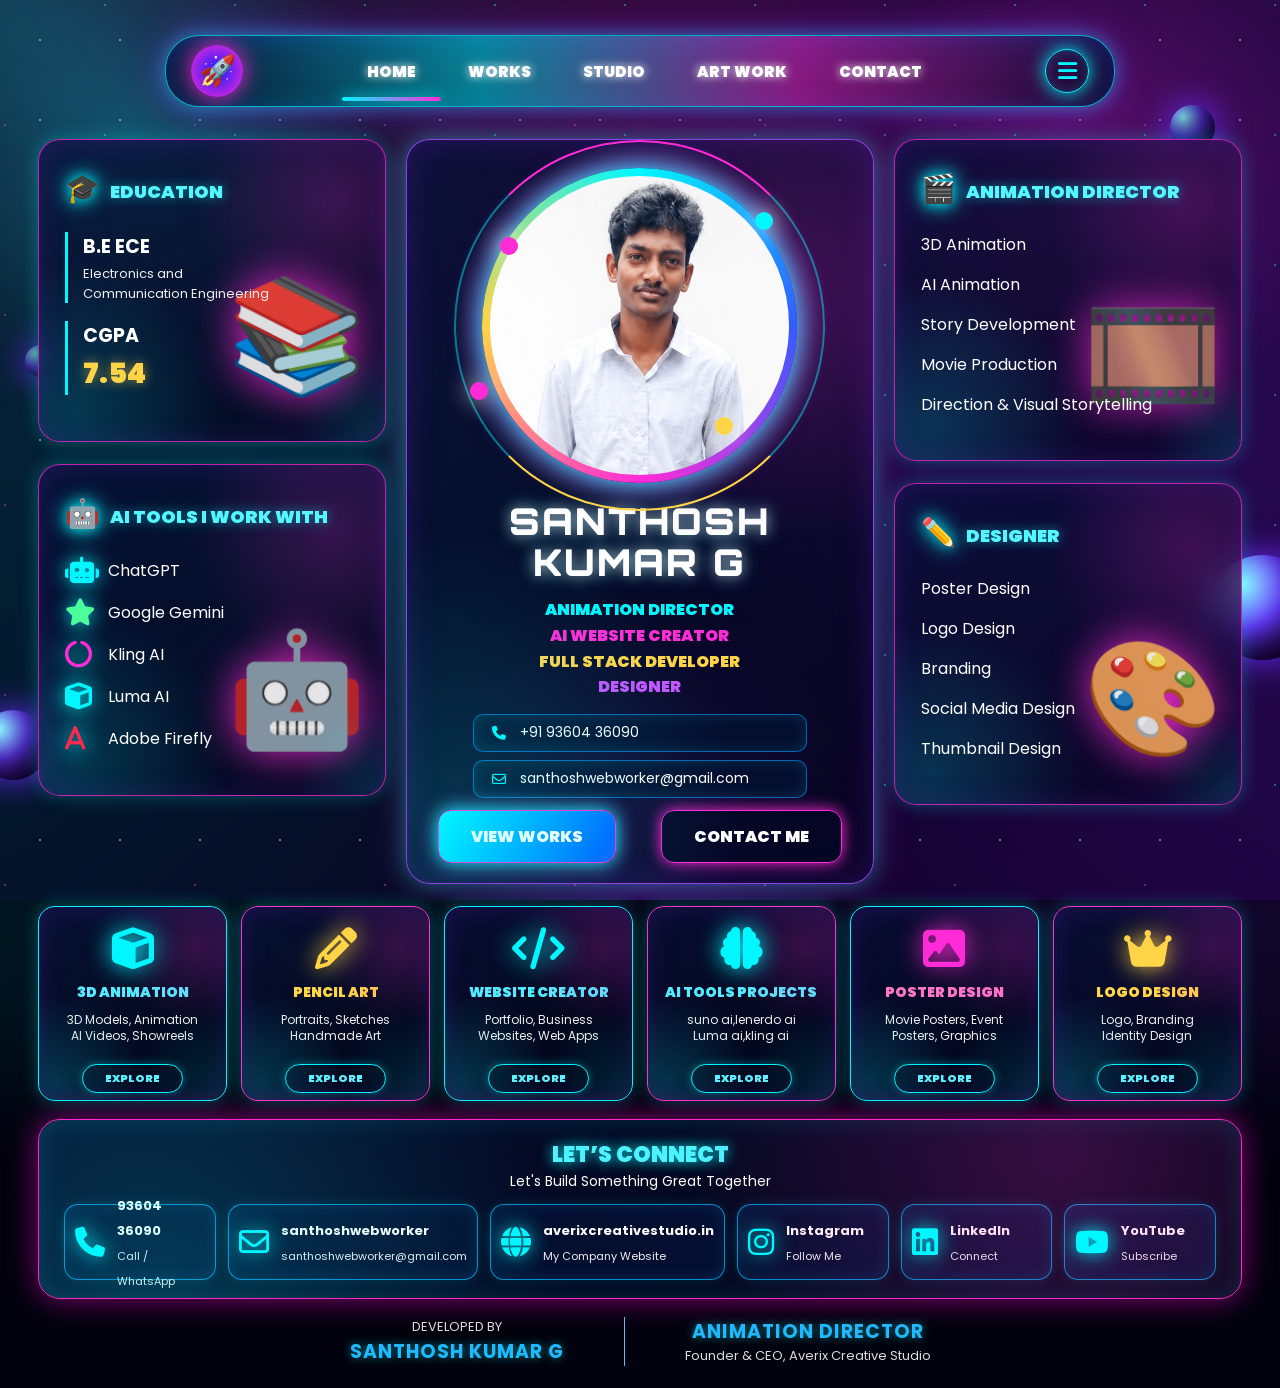
==== index.html @ 7ace6399 "Rename home.html to index.html" ====
<!DOCTYPE html>
<html lang="en">
<head>
<meta charset="UTF-8">
<meta name="viewport" content="width=device-width,initial-scale=1.0">
<title>Santhosh Kumar G | Futuristic Portfolio</title>
<link href="https://fonts.googleapis.com/css2?family=Orbitron:wght@500;700;900&family=Poppins:wght@300;400;500;600;700;800;900&display=swap" rel="stylesheet">
<link rel="stylesheet" href="https://cdnjs.cloudflare.com/ajax/libs/font-awesome/6.5.0/css/all.min.css">
<style>
*{margin:0;padding:0;box-sizing:border-box}
:root{
--cyan:#00f7ff;
--blue:#0066ff;
--pink:#ff2bd6;
--purple:#8a2bff;
--yellow:#ffd447;
--dark:#020414;
--glass:rgba(4,10,38,.72)
}
html{scroll-behavior:smooth}
body{
font-family:Poppins,sans-serif;
color:#fff;
min-height:100vh;
overflow-x:hidden;
background:#01020d;
}
body:before{
content:"";
position:fixed;
inset:0;
z-index:-5;
background:
radial-gradient(circle at 10% 15%,rgba(0,247,255,.28),transparent 18%),
radial-gradient(circle at 85% 20%,rgba(255,43,214,.25),transparent 19%),
radial-gradient(circle at 50% 90%,rgba(138,43,255,.32),transparent 22%),
linear-gradient(135deg,#020414 0%,#050019 45%,#12002a 100%);
}
body:after{
content:"";
position:fixed;
inset:0;
z-index:-4;
background-image:
radial-gradient(#fff 1px,transparent 1px),
radial-gradient(var(--cyan) 1px,transparent 1px),
radial-gradient(var(--pink) 1px,transparent 1px);
background-size:80px 80px,130px 130px,190px 190px;
background-position:0 0,40px 70px,100px 30px;
opacity:.45;
animation:stars 25s linear infinite;
}
@keyframes stars{to{background-position:400px 300px,240px 470px,500px 330px}}
.aurora{
position:fixed;
inset:-20%;
z-index:-3;
background:
conic-gradient(from 180deg at 50% 50%,transparent,#00f7ff22,#ff2bd633,#8a2bff33,transparent);
filter:blur(65px);
animation:aurora 14s ease-in-out infinite alternate;
}
@keyframes aurora{to{transform:rotate(18deg) scale(1.12)}}
.shooting-star{
position:fixed;
width:130px;
height:2px;
background:linear-gradient(90deg,transparent,#fff,var(--cyan));
z-index:-1;
filter:drop-shadow(0 0 8px var(--cyan));
animation:shoot 5s linear infinite;
}
.s1{top:80px;left:-200px;animation-delay:0s}
.s2{top:300px;left:-260px;animation-delay:2s}
.s3{top:570px;left:-300px;animation-delay:3.8s}
@keyframes shoot{
0%{transform:translateX(0) translateY(0) rotate(-20deg);opacity:0}
10%{opacity:1}
100%{transform:translateX(150vw) translateY(520px) rotate(-20deg);opacity:0}
}
.planet{
position:fixed;
border-radius:50%;
z-index:-2;
background:radial-gradient(circle at 30% 28%,#8dffff,#6539ff 42%,#210050 78%);
box-shadow:0 0 35px #6a2bff, inset -18px -18px 30px #0008;
animation:float 7s ease-in-out infinite;
}
.p1{width:70px;height:70px;left:-22px;bottom:120px}
.p2{width:105px;height:105px;right:-35px;bottom:240px;animation-delay:1s}
.p3{width:32px;height:32px;left:25px;top:345px;animation-delay:2s}
.p4{width:45px;height:45px;right:65px;top:105px;animation-delay:3s}
@keyframes float{50%{transform:translateY(-28px) rotate(12deg)}}
.page{
width:min(1220px,94%);
margin:auto;
padding:35px 0 22px;
}
.navbar{
width:min(950px,94%);
height:72px;
margin:0 auto 32px;
border-radius:34px;
display:flex;
align-items:center;
justify-content:space-between;
padding:0 25px;
background:linear-gradient(180deg,rgba(10,18,60,.78),rgba(2,4,22,.75));
border:1px solid rgba(0,247,255,.7);
box-shadow:0 0 18px #00f7ff66,0 0 38px #8a2bff88,inset 0 0 25px #005eff44;
backdrop-filter:blur(18px);
position:relative;
overflow:hidden;
}
.navbar:before{
content:"";
position:absolute;
inset:-2px;
background:linear-gradient(90deg,transparent,var(--cyan),var(--pink),transparent);
opacity:.5;
animation:borderMove 4s linear infinite;
}
.navbar>*{position:relative;z-index:2}
@keyframes borderMove{to{transform:translateX(70%)}}
.logo{
width:52px;height:52px;border-radius:50%;
display:grid;place-items:center;
font-size:30px;
background:radial-gradient(circle,#161cff,#ff2bd6);
box-shadow:0 0 25px var(--pink);
animation:pulse 2.5s infinite;
}
@keyframes pulse{50%{transform:scale(1.08);box-shadow:0 0 32px var(--cyan)}}
.navlinks{display:flex;gap:52px;align-items:center}
.navlinks a{
color:#fff;text-decoration:none;font-weight:900;font-size:15px;
text-shadow:0 0 10px #fff;position:relative;
}
.navlinks a:after{
content:"";position:absolute;left:50%;right:50%;bottom:-18px;height:4px;
background:linear-gradient(90deg,var(--cyan),var(--pink));
border-radius:20px;box-shadow:0 0 15px var(--cyan);transition:.35s;
}
.navlinks a:hover:after,.navlinks a.active:after{left:-25px;right:-25px}
.menu{
width:44px;height:44px;border-radius:50%;
border:1px solid var(--cyan);
display:grid;place-items:center;color:var(--cyan);font-size:22px;
box-shadow:0 0 18px var(--cyan),inset 0 0 12px #00f7ff33;
}
.hero-grid{
display:grid;
grid-template-columns:1fr 1.35fr 1fr;
gap:20px;
align-items:stretch;
}
.left-col,.right-col{display:flex;flex-direction:column;gap:22px}
.card,.profile-card,.service,.connect{
background:linear-gradient(145deg,rgba(8,16,55,.8),rgba(2,5,24,.68));
border:1.5px solid rgba(255,43,214,.75);
box-shadow:0 0 18px rgba(0,247,255,.28),inset 0 0 28px rgba(138,43,255,.18);
backdrop-filter:blur(18px);
position:relative;
overflow:hidden;
}
.card{
border-radius:22px;
padding:28px 26px;
min-height:255px;
transform-style:preserve-3d;
transition:.45s ease;
}
.card:hover,.service:hover{
transform:perspective(1000px) rotateX(4deg) rotateY(-4deg) translateY(-8px);
box-shadow:0 0 30px #00f7ff88,0 0 55px #ff2bd655,inset 0 0 35px #8a2bff44;
}
.card:before,.profile-card:before,.service:before,.connect:before{
content:"";
position:absolute;
inset:0;
background:
radial-gradient(circle at 85% 20%,rgba(255,43,214,.2),transparent 36%),
radial-gradient(circle at 10% 90%,rgba(0,247,255,.18),transparent 36%);
pointer-events:none;
}
.card:after,.service:after{
content:"";
position:absolute;
width:170px;height:170px;border-radius:50%;
background:radial-gradient(circle,var(--cyan),transparent 65%);
opacity:.12;right:-70px;bottom:-70px;filter:blur(4px);
}
.card h2{
font-size:18px;color:#55f7ff;margin-bottom:22px;font-weight:900;
position:relative;z-index:2;text-shadow:0 0 12px #00f7ff88;
}
.card h2 span{margin-right:10px;font-size:28px;filter:drop-shadow(0 0 10px var(--cyan))}
.info-line{
position:relative;z-index:2;margin:18px 0;padding-left:15px;
border-left:3px solid var(--cyan);
}
.info-line h3{font-size:19px;margin-bottom:3px}
.info-line p{font-size:13px;line-height:1.5;color:#eee}
.cgpa{font-size:28px!important;color:var(--yellow)!important;font-weight:900;text-shadow:0 0 12px #ffd44788}
.big-icon{
position:absolute;right:18px;bottom:22px;font-size:112px;opacity:.9;
filter:drop-shadow(0 0 22px var(--pink));
animation:floatIcon 4s ease-in-out infinite;
}
@keyframes floatIcon{50%{transform:translateY(-12px) rotate(6deg)}}
.tool{
display:flex;align-items:center;gap:13px;margin:15px 0;
font-size:16px;position:relative;z-index:2;
}
.tool i{
font-size:27px;width:30px;color:var(--cyan);
filter:drop-shadow(0 0 10px var(--cyan));
}
.green{color:#4dff9b!important}.red{color:#ff294d!important}.pink{color:var(--pink)!important}.yellow{color:var(--yellow)!important}
.profile-card{
border-radius:24px;
padding:28px 30px 20px;
text-align:center;
border-color:rgba(160,75,255,.88);
box-shadow:0 0 25px rgba(0,247,255,.38),0 0 40px rgba(255,43,214,.22),inset 0 0 35px rgba(138,43,255,.22);
}
.photo-wrap{
width:315px;height:315px;margin:0 auto 18px;border-radius:50%;
padding:8px;
background:conic-gradient(var(--cyan),#345bff,var(--pink),var(--yellow),var(--cyan));
box-shadow:0 0 28px var(--cyan),0 0 32px var(--pink);
position:relative;
}
.photo-wrap:before{
content:"";
position:absolute;inset:-28px;border-radius:50%;
border:2px solid rgba(0,247,255,.45);
border-top-color:var(--pink);
border-bottom-color:var(--yellow);
animation:orbit 12s linear infinite;
}
.photo-wrap:after{
content:"";
position:absolute;width:18px;height:18px;border-radius:50%;
background:var(--pink);left:-12px;top:68%;
box-shadow:285px -170px var(--cyan),30px -145px var(--pink),245px 35px var(--yellow);
filter:drop-shadow(0 0 12px currentColor);
animation:orbitDots 9s linear infinite;
}
@keyframes orbit{to{transform:rotate(360deg)}}
@keyframes orbitDots{to{transform:rotate(-360deg)}}
.photo-wrap img{
width:100%;height:100%;border-radius:50%;object-fit:cover;
background:linear-gradient(135deg,#0e1a3d,#111827);
display:block;
}
.name{
font-family:Orbitron,sans-serif;
font-size:37px;line-height:1.1;font-weight:900;letter-spacing:2px;
text-shadow:0 0 14px #ffffff99,0 0 22px #00f7ff55;
}
.roles{
margin:15px 0 14px;font-weight:900;font-size:16px;line-height:1.6;
}
.cyan{color:var(--cyan)}.purple{color:#c653ff}
.contact-mini{
width:82%;margin:8px auto;border:1px solid rgba(0,150,255,.65);
border-radius:10px;height:38px;display:flex;align-items:center;gap:14px;
padding:0 18px;background:rgba(5,18,50,.75);font-size:14px;
box-shadow:inset 0 0 15px #00f7ff22;
}
.contact-mini i{color:var(--cyan)}
.btns{margin-top:12px;display:flex;justify-content:center;gap:45px}
.btn{
text-decoration:none;color:#fff;font-weight:900;padding:13px 32px;border-radius:13px;
border:1px solid var(--pink);
background:linear-gradient(120deg,var(--cyan),var(--blue),var(--pink),var(--yellow));
background-size:300%;
box-shadow:0 0 18px var(--cyan),0 0 24px #ff2bd666;
animation:btnGlow 5s linear infinite;
transition:.3s;
}
.btn:hover{transform:translateY(-4px) scale(1.04)}
.btn.outline{background:rgba(2,8,35,.6);box-shadow:0 0 15px var(--pink)}
@keyframes btnGlow{to{background-position:300%}}
.service-grid{
margin-top:22px;
display:grid;
grid-template-columns:repeat(6,1fr);
gap:14px;
}
.service{
height:195px;border-radius:17px;padding:20px 13px;text-align:center;
border-color:#ff35c8;transition:.45s ease;transform-style:preserve-3d;
}
.service:nth-child(odd){border-color:var(--cyan)}
.service i{
font-size:42px;margin-bottom:13px;color:var(--cyan);
filter:drop-shadow(0 0 12px var(--cyan));
}
.service:nth-child(2) i,.service:nth-child(6) i{color:var(--yellow);filter:drop-shadow(0 0 12px var(--yellow))}
.service:nth-child(5) i{color:var(--pink);filter:drop-shadow(0 0 12px var(--pink))}
.service h3{font-size:14px;color:#55eaff;margin-bottom:9px;font-weight:900}
.service:nth-child(2) h3,.service:nth-child(6) h3{color:var(--yellow)}
.service:nth-child(5) h3{color:#ff77c9}
.service p{font-size:12px;line-height:1.35;color:#eee;min-height:42px}
.service a{
display:inline-block;margin-top:10px;text-decoration:none;color:#62efff;
font-size:11px;font-weight:900;border:1px solid var(--cyan);
padding:5px 22px;border-radius:20px;box-shadow:0 0 10px #00f7ff55;
}
.connect{
margin-top:18px;padding:18px 25px;border-radius:22px;
border-color:#ff28c9;text-align:center;
box-shadow:0 0 30px rgba(255,0,204,.52),inset 0 0 28px rgba(0,247,255,.14);
}
.connect h2{color:#4df2ff;font-size:22px;font-weight:900;text-shadow:0 0 13px var(--cyan)}
.connect p{font-size:14px;margin-bottom:12px}
.contact-row{display:grid;grid-template-columns:repeat(6,1fr);gap:12px}
.contact-box{
border:1px solid rgba(0,185,255,.75);border-radius:14px;height:76px;
display:flex;align-items:center;gap:12px;padding:10px;background:rgba(4,18,55,.75);
text-align:left;box-shadow:inset 0 0 18px rgba(0,174,255,.14),0 0 12px #00f7ff22;
transition:.3s;
}
.contact-box:hover{transform:translateY(-5px);box-shadow:0 0 18px var(--cyan)}
.contact-box i{font-size:30px;color:var(--cyan);filter:drop-shadow(0 0 10px var(--cyan))}
.contact-box strong{font-size:13px}.contact-box span{font-size:11px;color:#eee}
.footer{
display:flex;justify-content:center;gap:60px;align-items:center;
padding:18px 0 0;font-size:13px;text-align:center;color:#ddd;
}
.footer b{display:block;font-size:19px;color:#1ebaff;letter-spacing:1px;text-shadow:0 0 10px #00f7ff88}
.footer div+div{border-left:1px solid #5abfff;padding-left:60px}
.cursor-glow{
position:fixed;width:350px;height:350px;border-radius:50%;
background:radial-gradient(circle,rgba(0,247,255,.13),transparent 65%);
pointer-events:none;z-index:-1;transform:translate(-50%,-50%);
}
@media(max-width:1050px){
.hero-grid{grid-template-columns:1fr}
.service-grid{grid-template-columns:repeat(2,1fr)}
.contact-row{grid-template-columns:repeat(2,1fr)}
.navlinks{gap:20px}
}
@media(max-width:600px){
.page{width:94%;padding-top:20px}
.navbar{height:auto;padding:16px;gap:15px}
.navlinks{display:none}
.photo-wrap{width:245px;height:245px}
.name{font-size:27px}
.btns{gap:12px;flex-wrap:wrap}
.service-grid,.contact-row{grid-template-columns:1fr}
.footer{flex-direction:column;gap:10px}
.footer div+div{border-left:0;padding-left:0}
.card{min-height:auto}
}
</style>
</head>
<body>

<div class="aurora"></div>
<div class="shooting-star s1"></div>
<div class="shooting-star s2"></div>
<div class="shooting-star s3"></div>
<div class="planet p1"></div>
<div class="planet p2"></div>
<div class="planet p3"></div>
<div class="planet p4"></div>
<div class="cursor-glow" id="cursorGlow"></div>

<div class="page">

<nav class="navbar">
<div class="logo">🚀</div>
<div class="navlinks">
<a class="active" href="#">HOME</a>
<a href="work.html">WORKS</a>
<a href="studio.html">STUDIO</a>
<a href="art.html">ART WORK</a>
<a href="contact.html">CONTACT</a>
</div>
<div class="menu"><i class="fa-solid fa-bars"></i></div>
</nav>

<section class="hero-grid">

<div class="left-col">
<div class="card">
<h2><span>🎓</span>EDUCATION</h2>
<div class="info-line">
<h3>B.E ECE</h3>
<p>Electronics and<br>Communication Engineering</p>
</div>
<div class="info-line">
<h3>CGPA</h3>
<p class="cgpa">7.54</p>
</div>
<div class="big-icon">📚</div>
</div>

<div class="card">
<h2><span>🤖</span>AI TOOLS I WORK WITH</h2>
<div class="tool"><i class="fa-solid fa-robot"></i>ChatGPT</div>
<div class="tool"><i class="fa-solid fa-star green"></i>Google Gemini</div>
<div class="tool"><i class="fa-solid fa-circle-notch pink"></i>Kling AI</div>
<div class="tool"><i class="fa-solid fa-cube"></i>Luma AI</div>
<div class="tool"><i class="fa-solid fa-a red"></i>Adobe Firefly</div>
<div class="big-icon">🤖</div>
</div>
</div>

<div class="profile-card">
<div class="photo-wrap">
<img src="assets/profile.jpg" alt="Profile Photo">
</div>
<div class="name">SANTHOSH<br>KUMAR G</div>
<div class="roles">
<div class="cyan">ANIMATION DIRECTOR</div>
<div class="pink">AI WEBSITE CREATOR</div>
<div class="yellow">FULL STACK DEVELOPER</div>
<div class="purple">DESIGNER</div>
</div>
<div class="contact-mini"><i class="fa-solid fa-phone"></i>+91 93604 36090</div>
<div class="contact-mini"><i class="fa-regular fa-envelope"></i>santhoshwebworker@gmail.com</div>
<div class="btns">
<a class="btn" href="work.html">VIEW WORKS</a>
<a class="btn outline" href="contact.html">CONTACT ME</a>
</div>
</div>

<div class="right-col">
<div class="card">
<h2><span>🎬</span>ANIMATION DIRECTOR</h2>
<div class="tool">3D Animation</div>
<div class="tool">AI Animation</div>
<div class="tool">Story Development</div>
<div class="tool">Movie Production</div>
<div class="tool">Direction & Visual Storytelling</div>
<div class="big-icon">🎞️</div>
</div>

<div class="card">
<h2><span>✏️</span>DESIGNER</h2>
<div class="tool">Poster Design</div>
<div class="tool">Logo Design</div>
<div class="tool">Branding</div>
<div class="tool">Social Media Design</div>
<div class="tool">Thumbnail Design</div>
<div class="big-icon">🎨</div>
</div>
</div>

</section>

<section class="service-grid">
<div class="service"><i class="fa-solid fa-cube"></i><h3>3D ANIMATION</h3><p>3D Models, Animation<br>AI Videos, Showreels</p><a href="animation.html">EXPLORE</a></div>
<div class="service"><i class="fa-solid fa-pencil"></i><h3>PENCIL ART</h3><p>Portraits, Sketches<br>Handmade Art</p><a href="art.html">EXPLORE</a></div>
<div class="service"><i class="fa-solid fa-code"></i><h3>WEBSITE CREATOR</h3><p>Portfolio, Business<br>Websites, Web Apps</p><a href="website.html">EXPLORE</a></div>
<div class="service"><i class="fa-solid fa-brain"></i><h3>AI TOOLS PROJECTS</h3><p>suno ai,lenerdo ai<br>Luma ai,kling ai</p><a href="project.html">EXPLORE</a></div>
<div class="service"><i class="fa-solid fa-image"></i><h3>POSTER DESIGN</h3><p>Movie Posters, Event<br>Posters, Graphics</p><a href="design.html">EXPLORE</a></div>
<div class="service"><i class="fa-solid fa-crown"></i><h3>LOGO DESIGN</h3><p>Logo, Branding<br>Identity Design</p><a href="logo.html">EXPLORE</a></div>
</section>

<section class="connect">
<h2>LET’S CONNECT</h2>
<p>Let's Build Something Great Together</p>
<div class="contact-row">
<div class="contact-box"><i class="fa-solid fa-phone"></i><div><strong>93604 36090</strong><br><span>Call / WhatsApp</span></div></div>
<div class="contact-box"><i class="fa-regular fa-envelope"></i><div><strong>santhoshwebworker</strong><br><span>santhoshwebworker@gmail.com</span></div></div>
<div class="contact-box"><i class="fa-solid fa-globe"></i><div><strong>averixcreativestudio.in</strong><br><span>My Company Website</span></div></div>
<div class="contact-box"><i class="fa-brands fa-instagram"></i><div><strong>Instagram</strong><br><span>Follow Me</span></div></div>
<div class="contact-box"><i class="fa-brands fa-linkedin"></i><div><strong>LinkedIn</strong><br><span>Connect</span></div></div>
<div class="contact-box"><i class="fa-brands fa-youtube"></i><div><strong>YouTube</strong><br><span>Subscribe</span></div></div>
</div>
</section>

<footer class="footer">
<div>DEVELOPED BY <b>SANTHOSH KUMAR G</b></div>
<div><b>ANIMATION DIRECTOR</b>Founder & CEO, Averix Creative Studio</div>
</footer>

</div>

<script>
const glow=document.getElementById("cursorGlow");
document.addEventListener("mousemove",e=>{
glow.style.left=e.clientX+"px";
glow.style.top=e.clientY+"px";
});
document.querySelectorAll(".card,.service,.profile-card").forEach(card=>{
card.addEventListener("mousemove",e=>{
const r=card.getBoundingClientRect();
const x=e.clientX-r.left;
const y=e.clientY-r.top;
const rx=((y/r.height)-.5)*8;
const ry=((x/r.width)-.5)*-8;
card.style.transform=`perspective(900px) rotateX(${rx}deg) rotateY(${ry}deg) translateY(-6px)`;
});
card.addEventListener("mouseleave",()=>{
card.style.transform="";
});
});
</script>

</body>
</html>
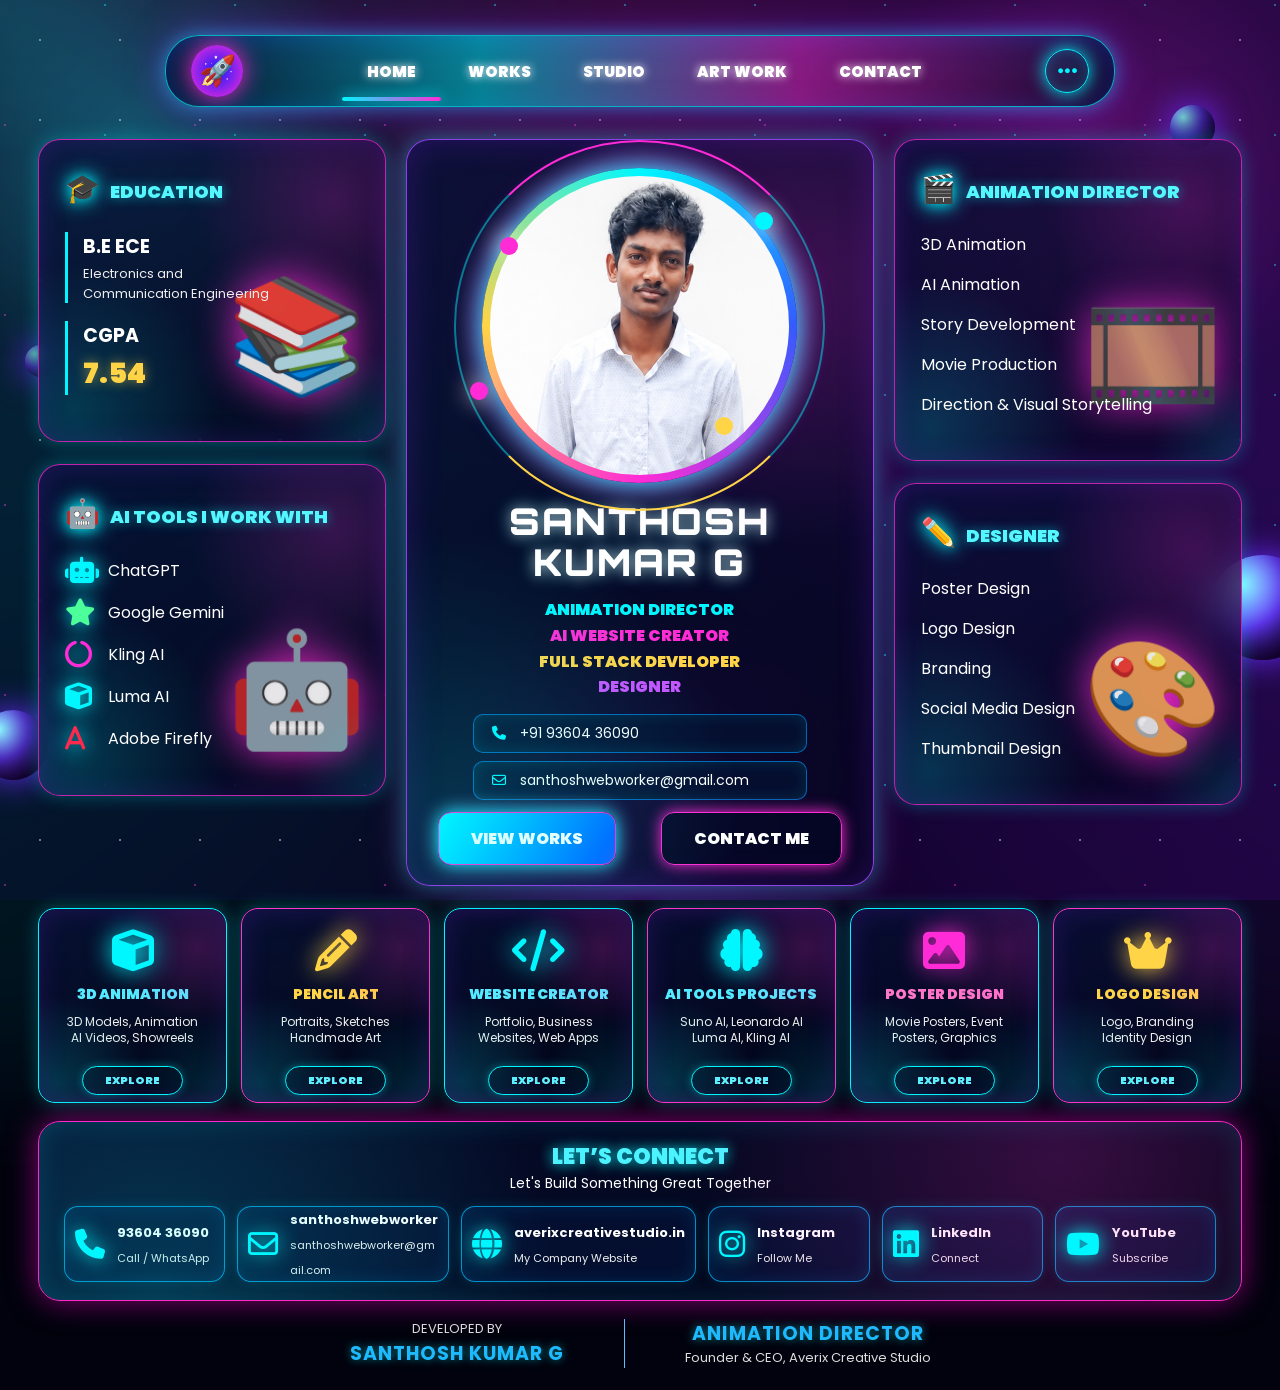
==== commit 98347b6c: "Update index.html" ====
--- a/index.html
+++ b/index.html
@@ -8,463 +8,199 @@
 <link rel="stylesheet" href="https://cdnjs.cloudflare.com/ajax/libs/font-awesome/6.5.0/css/all.min.css">
 <style>
 *{margin:0;padding:0;box-sizing:border-box}
-:root{
---cyan:#00f7ff;
---blue:#0066ff;
---pink:#ff2bd6;
---purple:#8a2bff;
---yellow:#ffd447;
---dark:#020414;
---glass:rgba(4,10,38,.72)
-}
+:root{--cyan:#00f7ff;--blue:#0066ff;--pink:#ff2bd6;--purple:#8a2bff;--yellow:#ffd447}
 html{scroll-behavior:smooth}
-body{
-font-family:Poppins,sans-serif;
-color:#fff;
-min-height:100vh;
-overflow-x:hidden;
-background:#01020d;
-}
-body:before{
-content:"";
-position:fixed;
-inset:0;
-z-index:-5;
-background:
-radial-gradient(circle at 10% 15%,rgba(0,247,255,.28),transparent 18%),
-radial-gradient(circle at 85% 20%,rgba(255,43,214,.25),transparent 19%),
-radial-gradient(circle at 50% 90%,rgba(138,43,255,.32),transparent 22%),
-linear-gradient(135deg,#020414 0%,#050019 45%,#12002a 100%);
-}
-body:after{
-content:"";
-position:fixed;
-inset:0;
-z-index:-4;
-background-image:
-radial-gradient(#fff 1px,transparent 1px),
-radial-gradient(var(--cyan) 1px,transparent 1px),
-radial-gradient(var(--pink) 1px,transparent 1px);
-background-size:80px 80px,130px 130px,190px 190px;
-background-position:0 0,40px 70px,100px 30px;
-opacity:.45;
-animation:stars 25s linear infinite;
-}
+body{font-family:Poppins,sans-serif;color:#fff;min-height:100vh;overflow-x:hidden;background:#01020d}
+body:before{content:"";position:fixed;inset:0;z-index:-5;background:radial-gradient(circle at 10% 15%,rgba(0,247,255,.28),transparent 18%),radial-gradient(circle at 85% 20%,rgba(255,43,214,.25),transparent 19%),radial-gradient(circle at 50% 90%,rgba(138,43,255,.32),transparent 22%),linear-gradient(135deg,#020414 0%,#050019 45%,#12002a 100%)}
+body:after{content:"";position:fixed;inset:0;z-index:-4;background-image:radial-gradient(#fff 1px,transparent 1px),radial-gradient(var(--cyan) 1px,transparent 1px),radial-gradient(var(--pink) 1px,transparent 1px);background-size:80px 80px,130px 130px,190px 190px;background-position:0 0,40px 70px,100px 30px;opacity:.45;animation:stars 25s linear infinite}
 @keyframes stars{to{background-position:400px 300px,240px 470px,500px 330px}}
-.aurora{
-position:fixed;
-inset:-20%;
-z-index:-3;
-background:
-conic-gradient(from 180deg at 50% 50%,transparent,#00f7ff22,#ff2bd633,#8a2bff33,transparent);
-filter:blur(65px);
-animation:aurora 14s ease-in-out infinite alternate;
-}
+.aurora{position:fixed;inset:-20%;z-index:-3;background:conic-gradient(from 180deg at 50% 50%,transparent,#00f7ff22,#ff2bd633,#8a2bff33,transparent);filter:blur(65px);animation:aurora 14s ease-in-out infinite alternate}
 @keyframes aurora{to{transform:rotate(18deg) scale(1.12)}}
-.shooting-star{
-position:fixed;
-width:130px;
-height:2px;
-background:linear-gradient(90deg,transparent,#fff,var(--cyan));
-z-index:-1;
-filter:drop-shadow(0 0 8px var(--cyan));
-animation:shoot 5s linear infinite;
-}
-.s1{top:80px;left:-200px;animation-delay:0s}
-.s2{top:300px;left:-260px;animation-delay:2s}
-.s3{top:570px;left:-300px;animation-delay:3.8s}
-@keyframes shoot{
-0%{transform:translateX(0) translateY(0) rotate(-20deg);opacity:0}
-10%{opacity:1}
-100%{transform:translateX(150vw) translateY(520px) rotate(-20deg);opacity:0}
-}
-.planet{
-position:fixed;
-border-radius:50%;
-z-index:-2;
-background:radial-gradient(circle at 30% 28%,#8dffff,#6539ff 42%,#210050 78%);
-box-shadow:0 0 35px #6a2bff, inset -18px -18px 30px #0008;
-animation:float 7s ease-in-out infinite;
-}
-.p1{width:70px;height:70px;left:-22px;bottom:120px}
-.p2{width:105px;height:105px;right:-35px;bottom:240px;animation-delay:1s}
-.p3{width:32px;height:32px;left:25px;top:345px;animation-delay:2s}
-.p4{width:45px;height:45px;right:65px;top:105px;animation-delay:3s}
+.shooting-star{position:fixed;width:130px;height:2px;background:linear-gradient(90deg,transparent,#fff,var(--cyan));z-index:-1;filter:drop-shadow(0 0 8px var(--cyan));animation:shoot 5s linear infinite}
+.s1{top:80px;left:-200px}.s2{top:300px;left:-260px;animation-delay:2s}.s3{top:570px;left:-300px;animation-delay:3.8s}
+@keyframes shoot{0%{transform:translateX(0) translateY(0) rotate(-20deg);opacity:0}10%{opacity:1}100%{transform:translateX(150vw) translateY(520px) rotate(-20deg);opacity:0}}
+.planet{position:fixed;border-radius:50%;z-index:-2;background:radial-gradient(circle at 30% 28%,#8dffff,#6539ff 42%,#210050 78%);box-shadow:0 0 35px #6a2bff,inset -18px -18px 30px #0008;animation:float 7s ease-in-out infinite}
+.p1{width:70px;height:70px;left:-22px;bottom:120px}.p2{width:105px;height:105px;right:-35px;bottom:240px}.p3{width:32px;height:32px;left:25px;top:345px}.p4{width:45px;height:45px;right:65px;top:105px}
 @keyframes float{50%{transform:translateY(-28px) rotate(12deg)}}
-.page{
-width:min(1220px,94%);
-margin:auto;
-padding:35px 0 22px;
-}
-.navbar{
-width:min(950px,94%);
-height:72px;
-margin:0 auto 32px;
-border-radius:34px;
-display:flex;
-align-items:center;
-justify-content:space-between;
-padding:0 25px;
-background:linear-gradient(180deg,rgba(10,18,60,.78),rgba(2,4,22,.75));
-border:1px solid rgba(0,247,255,.7);
-box-shadow:0 0 18px #00f7ff66,0 0 38px #8a2bff88,inset 0 0 25px #005eff44;
-backdrop-filter:blur(18px);
-position:relative;
-overflow:hidden;
-}
-.navbar:before{
-content:"";
-position:absolute;
-inset:-2px;
-background:linear-gradient(90deg,transparent,var(--cyan),var(--pink),transparent);
-opacity:.5;
-animation:borderMove 4s linear infinite;
-}
+.page{width:min(1220px,94%);margin:auto;padding:35px 0 22px}
+.navbar{width:min(950px,94%);height:72px;margin:0 auto 32px;border-radius:34px;display:flex;align-items:center;justify-content:space-between;padding:0 25px;background:linear-gradient(180deg,rgba(10,18,60,.78),rgba(2,4,22,.75));border:1px solid rgba(0,247,255,.7);box-shadow:0 0 18px #00f7ff66,0 0 38px #8a2bff88,inset 0 0 25px #005eff44;backdrop-filter:blur(18px);position:relative;overflow:hidden;z-index:9999}
+.navbar:before{content:"";position:absolute;inset:-2px;background:linear-gradient(90deg,transparent,var(--cyan),var(--pink),transparent);opacity:.5;animation:borderMove 4s linear infinite}
 .navbar>*{position:relative;z-index:2}
 @keyframes borderMove{to{transform:translateX(70%)}}
-.logo{
-width:52px;height:52px;border-radius:50%;
-display:grid;place-items:center;
-font-size:30px;
-background:radial-gradient(circle,#161cff,#ff2bd6);
-box-shadow:0 0 25px var(--pink);
-animation:pulse 2.5s infinite;
-}
+.logo{width:52px;height:52px;border-radius:50%;display:grid;place-items:center;font-size:30px;background:radial-gradient(circle,#161cff,#ff2bd6);box-shadow:0 0 25px var(--pink);animation:pulse 2.5s infinite}
 @keyframes pulse{50%{transform:scale(1.08);box-shadow:0 0 32px var(--cyan)}}
 .navlinks{display:flex;gap:52px;align-items:center}
-.navlinks a{
-color:#fff;text-decoration:none;font-weight:900;font-size:15px;
-text-shadow:0 0 10px #fff;position:relative;
-}
-.navlinks a:after{
-content:"";position:absolute;left:50%;right:50%;bottom:-18px;height:4px;
-background:linear-gradient(90deg,var(--cyan),var(--pink));
-border-radius:20px;box-shadow:0 0 15px var(--cyan);transition:.35s;
-}
+.navlinks a{color:#fff;text-decoration:none;font-weight:900;font-size:15px;text-shadow:0 0 10px #fff;position:relative}
+.navlinks a:after{content:"";position:absolute;left:50%;right:50%;bottom:-18px;height:4px;background:linear-gradient(90deg,var(--cyan),var(--pink));border-radius:20px;box-shadow:0 0 15px var(--cyan);transition:.35s}
 .navlinks a:hover:after,.navlinks a.active:after{left:-25px;right:-25px}
-.menu{
-width:44px;height:44px;border-radius:50%;
-border:1px solid var(--cyan);
-display:grid;place-items:center;color:var(--cyan);font-size:22px;
-box-shadow:0 0 18px var(--cyan),inset 0 0 12px #00f7ff33;
-}
-.hero-grid{
-display:grid;
-grid-template-columns:1fr 1.35fr 1fr;
-gap:20px;
-align-items:stretch;
-}
+.menu{width:44px;height:44px;border-radius:50%;border:1px solid var(--cyan);display:grid;place-items:center;color:var(--cyan);font-size:22px;box-shadow:0 0 18px var(--cyan),inset 0 0 12px #00f7ff33;background:rgba(0,247,255,.08);cursor:pointer}
+.hero-grid{display:grid;grid-template-columns:1fr 1.35fr 1fr;gap:20px;align-items:stretch}
 .left-col,.right-col{display:flex;flex-direction:column;gap:22px}
-.card,.profile-card,.service,.connect{
-background:linear-gradient(145deg,rgba(8,16,55,.8),rgba(2,5,24,.68));
-border:1.5px solid rgba(255,43,214,.75);
-box-shadow:0 0 18px rgba(0,247,255,.28),inset 0 0 28px rgba(138,43,255,.18);
-backdrop-filter:blur(18px);
-position:relative;
-overflow:hidden;
-}
-.card{
-border-radius:22px;
-padding:28px 26px;
-min-height:255px;
-transform-style:preserve-3d;
-transition:.45s ease;
-}
-.card:hover,.service:hover{
-transform:perspective(1000px) rotateX(4deg) rotateY(-4deg) translateY(-8px);
-box-shadow:0 0 30px #00f7ff88,0 0 55px #ff2bd655,inset 0 0 35px #8a2bff44;
-}
-.card:before,.profile-card:before,.service:before,.connect:before{
-content:"";
-position:absolute;
-inset:0;
-background:
-radial-gradient(circle at 85% 20%,rgba(255,43,214,.2),transparent 36%),
-radial-gradient(circle at 10% 90%,rgba(0,247,255,.18),transparent 36%);
-pointer-events:none;
-}
-.card:after,.service:after{
-content:"";
-position:absolute;
-width:170px;height:170px;border-radius:50%;
-background:radial-gradient(circle,var(--cyan),transparent 65%);
-opacity:.12;right:-70px;bottom:-70px;filter:blur(4px);
-}
-.card h2{
-font-size:18px;color:#55f7ff;margin-bottom:22px;font-weight:900;
-position:relative;z-index:2;text-shadow:0 0 12px #00f7ff88;
-}
+.card,.profile-card,.service,.connect{background:linear-gradient(145deg,rgba(8,16,55,.8),rgba(2,5,24,.68));border:1.5px solid rgba(255,43,214,.75);box-shadow:0 0 18px rgba(0,247,255,.28),inset 0 0 28px rgba(138,43,255,.18);backdrop-filter:blur(18px);position:relative;overflow:hidden}
+.card{border-radius:22px;padding:28px 26px;min-height:255px;transform-style:preserve-3d;transition:.45s ease}
+.card:hover,.service:hover{transform:perspective(1000px) rotateX(4deg) rotateY(-4deg) translateY(-8px);box-shadow:0 0 30px #00f7ff88,0 0 55px #ff2bd655,inset 0 0 35px #8a2bff44}
+.card:before,.profile-card:before,.service:before,.connect:before{content:"";position:absolute;inset:0;background:radial-gradient(circle at 85% 20%,rgba(255,43,214,.2),transparent 36%),radial-gradient(circle at 10% 90%,rgba(0,247,255,.18),transparent 36%);pointer-events:none}
+.card:after,.service:after{content:"";position:absolute;width:170px;height:170px;border-radius:50%;background:radial-gradient(circle,var(--cyan),transparent 65%);opacity:.12;right:-70px;bottom:-70px;filter:blur(4px)}
+.card h2{font-size:18px;color:#55f7ff;margin-bottom:22px;font-weight:900;position:relative;z-index:2;text-shadow:0 0 12px #00f7ff88}
 .card h2 span{margin-right:10px;font-size:28px;filter:drop-shadow(0 0 10px var(--cyan))}
-.info-line{
-position:relative;z-index:2;margin:18px 0;padding-left:15px;
-border-left:3px solid var(--cyan);
-}
+.info-line{position:relative;z-index:2;margin:18px 0;padding-left:15px;border-left:3px solid var(--cyan)}
 .info-line h3{font-size:19px;margin-bottom:3px}
 .info-line p{font-size:13px;line-height:1.5;color:#eee}
 .cgpa{font-size:28px!important;color:var(--yellow)!important;font-weight:900;text-shadow:0 0 12px #ffd44788}
-.big-icon{
-position:absolute;right:18px;bottom:22px;font-size:112px;opacity:.9;
-filter:drop-shadow(0 0 22px var(--pink));
-animation:floatIcon 4s ease-in-out infinite;
-}
+.big-icon{position:absolute;right:18px;bottom:22px;font-size:112px;opacity:.9;filter:drop-shadow(0 0 22px var(--pink));animation:floatIcon 4s ease-in-out infinite}
 @keyframes floatIcon{50%{transform:translateY(-12px) rotate(6deg)}}
-.tool{
-display:flex;align-items:center;gap:13px;margin:15px 0;
-font-size:16px;position:relative;z-index:2;
-}
-.tool i{
-font-size:27px;width:30px;color:var(--cyan);
-filter:drop-shadow(0 0 10px var(--cyan));
-}
-.green{color:#4dff9b!important}.red{color:#ff294d!important}.pink{color:var(--pink)!important}.yellow{color:var(--yellow)!important}
-.profile-card{
-border-radius:24px;
-padding:28px 30px 20px;
-text-align:center;
-border-color:rgba(160,75,255,.88);
-box-shadow:0 0 25px rgba(0,247,255,.38),0 0 40px rgba(255,43,214,.22),inset 0 0 35px rgba(138,43,255,.22);
-}
-.photo-wrap{
-width:315px;height:315px;margin:0 auto 18px;border-radius:50%;
-padding:8px;
-background:conic-gradient(var(--cyan),#345bff,var(--pink),var(--yellow),var(--cyan));
-box-shadow:0 0 28px var(--cyan),0 0 32px var(--pink);
-position:relative;
-}
-.photo-wrap:before{
-content:"";
-position:absolute;inset:-28px;border-radius:50%;
-border:2px solid rgba(0,247,255,.45);
-border-top-color:var(--pink);
-border-bottom-color:var(--yellow);
-animation:orbit 12s linear infinite;
-}
-.photo-wrap:after{
-content:"";
-position:absolute;width:18px;height:18px;border-radius:50%;
-background:var(--pink);left:-12px;top:68%;
-box-shadow:285px -170px var(--cyan),30px -145px var(--pink),245px 35px var(--yellow);
-filter:drop-shadow(0 0 12px currentColor);
-animation:orbitDots 9s linear infinite;
-}
-@keyframes orbit{to{transform:rotate(360deg)}}
-@keyframes orbitDots{to{transform:rotate(-360deg)}}
-.photo-wrap img{
-width:100%;height:100%;border-radius:50%;object-fit:cover;
-background:linear-gradient(135deg,#0e1a3d,#111827);
-display:block;
-}
-.name{
-font-family:Orbitron,sans-serif;
-font-size:37px;line-height:1.1;font-weight:900;letter-spacing:2px;
-text-shadow:0 0 14px #ffffff99,0 0 22px #00f7ff55;
-}
-.roles{
-margin:15px 0 14px;font-weight:900;font-size:16px;line-height:1.6;
-}
-.cyan{color:var(--cyan)}.purple{color:#c653ff}
-.contact-mini{
-width:82%;margin:8px auto;border:1px solid rgba(0,150,255,.65);
-border-radius:10px;height:38px;display:flex;align-items:center;gap:14px;
-padding:0 18px;background:rgba(5,18,50,.75);font-size:14px;
-box-shadow:inset 0 0 15px #00f7ff22;
-}
+.tool{display:flex;align-items:center;gap:13px;margin:15px 0;font-size:16px;position:relative;z-index:2}
+.tool i{font-size:27px;width:30px;color:var(--cyan);filter:drop-shadow(0 0 10px var(--cyan))}
+.green{color:#4dff9b!important}.red{color:#ff294d!important}.pink{color:var(--pink)!important}.yellow{color:var(--yellow)!important}.cyan{color:var(--cyan)}.purple{color:#c653ff}
+.profile-card{border-radius:24px;padding:28px 30px 20px;text-align:center;border-color:rgba(160,75,255,.88);box-shadow:0 0 25px rgba(0,247,255,.38),0 0 40px rgba(255,43,214,.22),inset 0 0 35px rgba(138,43,255,.22);z-index:1}
+.photo-wrap{width:315px;height:315px;margin:0 auto 18px;border-radius:50%;padding:8px;background:conic-gradient(var(--cyan),#345bff,var(--pink),var(--yellow),var(--cyan));box-shadow:0 0 28px var(--cyan),0 0 32px var(--pink);position:relative}
+.photo-wrap:before{content:"";position:absolute;inset:-28px;border-radius:50%;border:2px solid rgba(0,247,255,.45);border-top-color:var(--pink);border-bottom-color:var(--yellow);animation:orbit 12s linear infinite}
+.photo-wrap:after{content:"";position:absolute;width:18px;height:18px;border-radius:50%;background:var(--pink);left:-12px;top:68%;box-shadow:285px -170px var(--cyan),30px -145px var(--pink),245px 35px var(--yellow);filter:drop-shadow(0 0 12px currentColor);animation:orbitDots 9s linear infinite}
+@keyframes orbit{to{transform:rotate(360deg)}}@keyframes orbitDots{to{transform:rotate(-360deg)}}
+.photo-wrap img{width:100%;height:100%;border-radius:50%;object-fit:cover;background:linear-gradient(135deg,#0e1a3d,#111827);display:block}
+.name{font-family:Orbitron,sans-serif;font-size:37px;line-height:1.1;font-weight:900;letter-spacing:2px;text-shadow:0 0 14px #ffffff99,0 0 22px #00f7ff55}
+.roles{margin:15px 0 14px;font-weight:900;font-size:16px;line-height:1.6}
+.contact-mini{width:82%;margin:8px auto;border:1px solid rgba(0,150,255,.65);border-radius:10px;min-height:38px;display:flex;align-items:center;gap:14px;padding:8px 18px;background:rgba(5,18,50,.75);font-size:14px;box-shadow:inset 0 0 15px #00f7ff22;word-break:break-word}
 .contact-mini i{color:var(--cyan)}
 .btns{margin-top:12px;display:flex;justify-content:center;gap:45px}
-.btn{
-text-decoration:none;color:#fff;font-weight:900;padding:13px 32px;border-radius:13px;
-border:1px solid var(--pink);
-background:linear-gradient(120deg,var(--cyan),var(--blue),var(--pink),var(--yellow));
-background-size:300%;
-box-shadow:0 0 18px var(--cyan),0 0 24px #ff2bd666;
-animation:btnGlow 5s linear infinite;
-transition:.3s;
-}
+.btn{text-decoration:none;color:#fff;font-weight:900;padding:13px 32px;border-radius:13px;border:1px solid var(--pink);background:linear-gradient(120deg,var(--cyan),var(--blue),var(--pink),var(--yellow));background-size:300%;box-shadow:0 0 18px var(--cyan),0 0 24px #ff2bd666;animation:btnGlow 5s linear infinite;transition:.3s}
 .btn:hover{transform:translateY(-4px) scale(1.04)}
 .btn.outline{background:rgba(2,8,35,.6);box-shadow:0 0 15px var(--pink)}
 @keyframes btnGlow{to{background-position:300%}}
-.service-grid{
-margin-top:22px;
-display:grid;
-grid-template-columns:repeat(6,1fr);
-gap:14px;
-}
-.service{
-height:195px;border-radius:17px;padding:20px 13px;text-align:center;
-border-color:#ff35c8;transition:.45s ease;transform-style:preserve-3d;
-}
+.service-grid{margin-top:22px;display:grid;grid-template-columns:repeat(6,1fr);gap:14px}
+.service{height:195px;border-radius:17px;padding:20px 13px;text-align:center;border-color:#ff35c8;transition:.45s ease;transform-style:preserve-3d}
 .service:nth-child(odd){border-color:var(--cyan)}
-.service i{
-font-size:42px;margin-bottom:13px;color:var(--cyan);
-filter:drop-shadow(0 0 12px var(--cyan));
-}
+.service i{font-size:42px;margin-bottom:13px;color:var(--cyan);filter:drop-shadow(0 0 12px var(--cyan))}
 .service:nth-child(2) i,.service:nth-child(6) i{color:var(--yellow);filter:drop-shadow(0 0 12px var(--yellow))}
 .service:nth-child(5) i{color:var(--pink);filter:drop-shadow(0 0 12px var(--pink))}
 .service h3{font-size:14px;color:#55eaff;margin-bottom:9px;font-weight:900}
 .service:nth-child(2) h3,.service:nth-child(6) h3{color:var(--yellow)}
 .service:nth-child(5) h3{color:#ff77c9}
 .service p{font-size:12px;line-height:1.35;color:#eee;min-height:42px}
-.service a{
-display:inline-block;margin-top:10px;text-decoration:none;color:#62efff;
-font-size:11px;font-weight:900;border:1px solid var(--cyan);
-padding:5px 22px;border-radius:20px;box-shadow:0 0 10px #00f7ff55;
-}
-.connect{
-margin-top:18px;padding:18px 25px;border-radius:22px;
-border-color:#ff28c9;text-align:center;
-box-shadow:0 0 30px rgba(255,0,204,.52),inset 0 0 28px rgba(0,247,255,.14);
-}
+.service a{display:inline-block;margin-top:10px;text-decoration:none;color:#62efff;font-size:11px;font-weight:900;border:1px solid var(--cyan);padding:5px 22px;border-radius:20px;box-shadow:0 0 10px #00f7ff55}
+.connect{margin-top:18px;padding:18px 25px;border-radius:22px;border-color:#ff28c9;text-align:center;box-shadow:0 0 30px rgba(255,0,204,.52),inset 0 0 28px rgba(0,247,255,.14)}
 .connect h2{color:#4df2ff;font-size:22px;font-weight:900;text-shadow:0 0 13px var(--cyan)}
 .connect p{font-size:14px;margin-bottom:12px}
 .contact-row{display:grid;grid-template-columns:repeat(6,1fr);gap:12px}
-.contact-box{
-border:1px solid rgba(0,185,255,.75);border-radius:14px;height:76px;
-display:flex;align-items:center;gap:12px;padding:10px;background:rgba(4,18,55,.75);
-text-align:left;box-shadow:inset 0 0 18px rgba(0,174,255,.14),0 0 12px #00f7ff22;
-transition:.3s;
-}
+.contact-box{border:1px solid rgba(0,185,255,.75);border-radius:14px;height:76px;display:flex;align-items:center;gap:12px;padding:10px;background:rgba(4,18,55,.75);text-align:left;box-shadow:inset 0 0 18px rgba(0,174,255,.14),0 0 12px #00f7ff22;transition:.3s}
 .contact-box:hover{transform:translateY(-5px);box-shadow:0 0 18px var(--cyan)}
 .contact-box i{font-size:30px;color:var(--cyan);filter:drop-shadow(0 0 10px var(--cyan))}
-.contact-box strong{font-size:13px}.contact-box span{font-size:11px;color:#eee}
-.footer{
-display:flex;justify-content:center;gap:60px;align-items:center;
-padding:18px 0 0;font-size:13px;text-align:center;color:#ddd;
-}
+.contact-box strong{font-size:13px}.contact-box span{font-size:11px;color:#eee;word-break:break-word}
+.footer{display:flex;justify-content:center;gap:60px;align-items:center;padding:18px 0 0;font-size:13px;text-align:center;color:#ddd}
 .footer b{display:block;font-size:19px;color:#1ebaff;letter-spacing:1px;text-shadow:0 0 10px #00f7ff88}
 .footer div+div{border-left:1px solid #5abfff;padding-left:60px}
-.cursor-glow{
-position:fixed;width:350px;height:350px;border-radius:50%;
-background:radial-gradient(circle,rgba(0,247,255,.13),transparent 65%);
-pointer-events:none;z-index:-1;transform:translate(-50%,-50%);
-}
+.cursor-glow{position:fixed;width:350px;height:350px;border-radius:50%;background:radial-gradient(circle,rgba(0,247,255,.13),transparent 65%);pointer-events:none;z-index:-1;transform:translate(-50%,-50%)}
+
 @media(max-width:1050px){
 .hero-grid{grid-template-columns:1fr}
 .service-grid{grid-template-columns:repeat(2,1fr)}
 .contact-row{grid-template-columns:repeat(2,1fr)}
 .navlinks{gap:20px}
 }
-@media(max-width:600px){
-.page{width:94%;padding-top:20px}
-.navbar{height:auto;padding:16px;gap:15px}
-.navlinks{display:none}
-.photo-wrap{width:245px;height:245px}
-.name{font-size:27px}
-.btns{gap:12px;flex-wrap:wrap}
-.service-grid,.contact-row{grid-template-columns:1fr}
-.footer{flex-direction:column;gap:10px}
+
+@media(max-width:768px){
+.page{width:100%;padding:12px 10px 18px}
+.navbar{width:100%;min-height:70px;height:auto;margin:0 auto 16px;border-radius:22px;padding:12px 14px;display:flex;align-items:center;justify-content:space-between;overflow:visible;position:relative;z-index:9999}
+.logo{width:45px;height:45px;font-size:25px;margin:0}
+.menu{display:grid;width:45px;height:45px;border-radius:50%;background:rgba(0,247,255,.08);border:1px solid var(--cyan);cursor:pointer}
+.navlinks{position:absolute;top:68px;right:10px;width:220px;display:none;grid-template-columns:1fr;gap:9px;padding:12px;border-radius:18px;background:rgba(3,8,35,.98);border:1px solid rgba(0,247,255,.75);box-shadow:0 0 25px #00f7ff99,0 0 35px #ff2bd666;backdrop-filter:blur(18px);z-index:10000}
+.navlinks.show{display:grid}
+.navlinks a{font-size:12px;padding:12px 10px;border-radius:13px;background:rgba(255,255,255,.08);border:1px solid rgba(0,247,255,.25);text-align:center;white-space:nowrap}
+.navlinks a:after{display:none}
+.navlinks a.active{background:linear-gradient(120deg,rgba(0,247,255,.28),rgba(255,43,214,.22));box-shadow:0 0 13px rgba(0,247,255,.35)}
+.hero-grid{display:flex;flex-direction:column}
+.profile-card{order:-1;padding:22px 12px 18px;border-radius:22px;position:relative;z-index:1}
+.photo-wrap{width:210px;height:210px;margin-bottom:14px}
+.photo-wrap:before{inset:-16px}.photo-wrap:after{display:none}
+.name{font-size:25px;letter-spacing:1px}
+.roles{font-size:13px;line-height:1.55}
+.contact-mini{width:100%;font-size:12px;padding:8px 10px;justify-content:center}
+.btns{gap:10px;flex-wrap:wrap}
+.btn{width:145px;text-align:center;padding:11px 10px;font-size:12px}
+.card{padding:20px 15px;border-radius:20px;min-height:auto}
+.card h2{font-size:15px;margin-bottom:15px}
+.card h2 span{font-size:22px}
+.info-line h3{font-size:16px}
+.info-line p{font-size:12px}
+.cgpa{font-size:24px!important}
+.tool{font-size:13px;margin:12px 0}
+.tool i{font-size:22px}
+.big-icon{font-size:70px;opacity:.35;right:10px;bottom:10px}
+.service-grid{grid-template-columns:1fr 1fr;gap:10px;margin-top:14px}
+.service{height:auto;min-height:165px;padding:16px 8px;border-radius:16px}
+.service i{font-size:32px;margin-bottom:9px}
+.service h3{font-size:11.5px}
+.service p{font-size:10.5px;min-height:36px}
+.service a{font-size:10px;padding:6px 14px}
+.connect{padding:16px 10px;border-radius:20px;margin-top:14px}
+.connect h2{font-size:18px}
+.connect p{font-size:12px}
+.contact-row{grid-template-columns:1fr;gap:9px}
+.contact-box{height:auto;min-height:66px;padding:12px}
+.footer{flex-direction:column;gap:8px;padding:15px 5px 0;font-size:11px}
 .footer div+div{border-left:0;padding-left:0}
-.card{min-height:auto}
+.footer b{font-size:15px}
+.cursor-glow{display:none}
+}
+
+@media(max-width:380px){
+.navlinks{width:200px}
+.photo-wrap{width:185px;height:185px}
+.name{font-size:22px}
+.service-grid{grid-template-columns:1fr}
+.btn{width:100%}
 }
 </style>
 </head>
 <body>
-
-<div class="aurora"></div>
-<div class="shooting-star s1"></div>
-<div class="shooting-star s2"></div>
-<div class="shooting-star s3"></div>
-<div class="planet p1"></div>
-<div class="planet p2"></div>
-<div class="planet p3"></div>
-<div class="planet p4"></div>
-<div class="cursor-glow" id="cursorGlow"></div>
+<div class="aurora"></div><div class="shooting-star s1"></div><div class="shooting-star s2"></div><div class="shooting-star s3"></div><div class="planet p1"></div><div class="planet p2"></div><div class="planet p3"></div><div class="planet p4"></div><div class="cursor-glow" id="cursorGlow"></div>
 
 <div class="page">
 
 <nav class="navbar">
 <div class="logo">🚀</div>
-<div class="navlinks">
-<a class="active" href="#">HOME</a>
+<div class="navlinks" id="navLinks">
+<a class="active" href="index.html">HOME</a>
 <a href="work.html">WORKS</a>
 <a href="studio.html">STUDIO</a>
 <a href="art.html">ART WORK</a>
 <a href="contact.html">CONTACT</a>
 </div>
-<div class="menu"><i class="fa-solid fa-bars"></i></div>
+<button class="menu" id="menuBtn" type="button"><i class="fa-solid fa-ellipsis"></i></button>
 </nav>
 
 <section class="hero-grid">
-
 <div class="left-col">
-<div class="card">
-<h2><span>🎓</span>EDUCATION</h2>
-<div class="info-line">
-<h3>B.E ECE</h3>
-<p>Electronics and<br>Communication Engineering</p>
-</div>
-<div class="info-line">
-<h3>CGPA</h3>
-<p class="cgpa">7.54</p>
-</div>
-<div class="big-icon">📚</div>
-</div>
-
-<div class="card">
-<h2><span>🤖</span>AI TOOLS I WORK WITH</h2>
-<div class="tool"><i class="fa-solid fa-robot"></i>ChatGPT</div>
-<div class="tool"><i class="fa-solid fa-star green"></i>Google Gemini</div>
-<div class="tool"><i class="fa-solid fa-circle-notch pink"></i>Kling AI</div>
-<div class="tool"><i class="fa-solid fa-cube"></i>Luma AI</div>
-<div class="tool"><i class="fa-solid fa-a red"></i>Adobe Firefly</div>
-<div class="big-icon">🤖</div>
-</div>
+<div class="card"><h2><span>🎓</span>EDUCATION</h2><div class="info-line"><h3>B.E ECE</h3><p>Electronics and<br>Communication Engineering</p></div><div class="info-line"><h3>CGPA</h3><p class="cgpa">7.54</p></div><div class="big-icon">📚</div></div>
+<div class="card"><h2><span>🤖</span>AI TOOLS I WORK WITH</h2><div class="tool"><i class="fa-solid fa-robot"></i>ChatGPT</div><div class="tool"><i class="fa-solid fa-star green"></i>Google Gemini</div><div class="tool"><i class="fa-solid fa-circle-notch pink"></i>Kling AI</div><div class="tool"><i class="fa-solid fa-cube"></i>Luma AI</div><div class="tool"><i class="fa-solid fa-a red"></i>Adobe Firefly</div><div class="big-icon">🤖</div></div>
 </div>
 
 <div class="profile-card">
-<div class="photo-wrap">
-<img src="assets/profile.jpg" alt="Profile Photo">
-</div>
+<div class="photo-wrap"><img src="assets/profile.jpg" alt="Profile Photo"></div>
 <div class="name">SANTHOSH<br>KUMAR G</div>
-<div class="roles">
-<div class="cyan">ANIMATION DIRECTOR</div>
-<div class="pink">AI WEBSITE CREATOR</div>
-<div class="yellow">FULL STACK DEVELOPER</div>
-<div class="purple">DESIGNER</div>
-</div>
+<div class="roles"><div class="cyan">ANIMATION DIRECTOR</div><div class="pink">AI WEBSITE CREATOR</div><div class="yellow">FULL STACK DEVELOPER</div><div class="purple">DESIGNER</div></div>
 <div class="contact-mini"><i class="fa-solid fa-phone"></i>+91 93604 36090</div>
 <div class="contact-mini"><i class="fa-regular fa-envelope"></i>santhoshwebworker@gmail.com</div>
-<div class="btns">
-<a class="btn" href="work.html">VIEW WORKS</a>
-<a class="btn outline" href="contact.html">CONTACT ME</a>
-</div>
+<div class="btns"><a class="btn" href="work.html">VIEW WORKS</a><a class="btn outline" href="contact.html">CONTACT ME</a></div>
 </div>
 
 <div class="right-col">
-<div class="card">
-<h2><span>🎬</span>ANIMATION DIRECTOR</h2>
-<div class="tool">3D Animation</div>
-<div class="tool">AI Animation</div>
-<div class="tool">Story Development</div>
-<div class="tool">Movie Production</div>
-<div class="tool">Direction & Visual Storytelling</div>
-<div class="big-icon">🎞️</div>
-</div>
-
-<div class="card">
-<h2><span>✏️</span>DESIGNER</h2>
-<div class="tool">Poster Design</div>
-<div class="tool">Logo Design</div>
-<div class="tool">Branding</div>
-<div class="tool">Social Media Design</div>
-<div class="tool">Thumbnail Design</div>
-<div class="big-icon">🎨</div>
-</div>
-</div>
-
+<div class="card"><h2><span>🎬</span>ANIMATION DIRECTOR</h2><div class="tool">3D Animation</div><div class="tool">AI Animation</div><div class="tool">Story Development</div><div class="tool">Movie Production</div><div class="tool">Direction & Visual Storytelling</div><div class="big-icon">🎞️</div></div>
+<div class="card"><h2><span>✏️</span>DESIGNER</h2><div class="tool">Poster Design</div><div class="tool">Logo Design</div><div class="tool">Branding</div><div class="tool">Social Media Design</div><div class="tool">Thumbnail Design</div><div class="big-icon">🎨</div></div>
+</div>
 </section>
 
 <section class="service-grid">
 <div class="service"><i class="fa-solid fa-cube"></i><h3>3D ANIMATION</h3><p>3D Models, Animation<br>AI Videos, Showreels</p><a href="animation.html">EXPLORE</a></div>
 <div class="service"><i class="fa-solid fa-pencil"></i><h3>PENCIL ART</h3><p>Portraits, Sketches<br>Handmade Art</p><a href="art.html">EXPLORE</a></div>
 <div class="service"><i class="fa-solid fa-code"></i><h3>WEBSITE CREATOR</h3><p>Portfolio, Business<br>Websites, Web Apps</p><a href="website.html">EXPLORE</a></div>
-<div class="service"><i class="fa-solid fa-brain"></i><h3>AI TOOLS PROJECTS</h3><p>suno ai,lenerdo ai<br>Luma ai,kling ai</p><a href="project.html">EXPLORE</a></div>
+<div class="service"><i class="fa-solid fa-brain"></i><h3>AI TOOLS PROJECTS</h3><p>Suno AI, Leonardo AI<br>Luma AI, Kling AI</p><a href="project.html">EXPLORE</a></div>
 <div class="service"><i class="fa-solid fa-image"></i><h3>POSTER DESIGN</h3><p>Movie Posters, Event<br>Posters, Graphics</p><a href="design.html">EXPLORE</a></div>
 <div class="service"><i class="fa-solid fa-crown"></i><h3>LOGO DESIGN</h3><p>Logo, Branding<br>Identity Design</p><a href="logo.html">EXPLORE</a></div>
 </section>
 
 <section class="connect">
-<h2>LET’S CONNECT</h2>
-<p>Let's Build Something Great Together</p>
+<h2>LET’S CONNECT</h2><p>Let's Build Something Great Together</p>
 <div class="contact-row">
 <div class="contact-box"><i class="fa-solid fa-phone"></i><div><strong>93604 36090</strong><br><span>Call / WhatsApp</span></div></div>
 <div class="contact-box"><i class="fa-regular fa-envelope"></i><div><strong>santhoshwebworker</strong><br><span>santhoshwebworker@gmail.com</span></div></div>
@@ -475,33 +211,39 @@
 </div>
 </section>
 
-<footer class="footer">
-<div>DEVELOPED BY <b>SANTHOSH KUMAR G</b></div>
-<div><b>ANIMATION DIRECTOR</b>Founder & CEO, Averix Creative Studio</div>
-</footer>
-
+<footer class="footer"><div>DEVELOPED BY <b>SANTHOSH KUMAR G</b></div><div><b>ANIMATION DIRECTOR</b>Founder & CEO, Averix Creative Studio</div></footer>
 </div>
 
 <script>
 const glow=document.getElementById("cursorGlow");
-document.addEventListener("mousemove",e=>{
-glow.style.left=e.clientX+"px";
-glow.style.top=e.clientY+"px";
-});
+document.addEventListener("mousemove",e=>{if(glow){glow.style.left=e.clientX+"px";glow.style.top=e.clientY+"px";}});
+
+const menuBtn=document.getElementById("menuBtn");
+const navLinks=document.getElementById("navLinks");
+
+menuBtn.addEventListener("click",e=>{
+e.stopPropagation();
+navLinks.classList.toggle("show");
+});
+
+document.addEventListener("click",e=>{
+if(!navLinks.contains(e.target)&&!menuBtn.contains(e.target)){navLinks.classList.remove("show");}
+});
+
+document.querySelectorAll(".navlinks a").forEach(link=>{
+link.addEventListener("click",()=>navLinks.classList.remove("show"));
+});
+
+if(window.innerWidth>768){
 document.querySelectorAll(".card,.service,.profile-card").forEach(card=>{
 card.addEventListener("mousemove",e=>{
-const r=card.getBoundingClientRect();
-const x=e.clientX-r.left;
-const y=e.clientY-r.top;
-const rx=((y/r.height)-.5)*8;
-const ry=((x/r.width)-.5)*-8;
+const r=card.getBoundingClientRect(),x=e.clientX-r.left,y=e.clientY-r.top;
+const rx=((y/r.height)-.5)*8,ry=((x/r.width)-.5)*-8;
 card.style.transform=`perspective(900px) rotateX(${rx}deg) rotateY(${ry}deg) translateY(-6px)`;
 });
-card.addEventListener("mouseleave",()=>{
-card.style.transform="";
-});
-});
+card.addEventListener("mouseleave",()=>card.style.transform="");
+});
+}
 </script>
-
 </body>
 </html>
